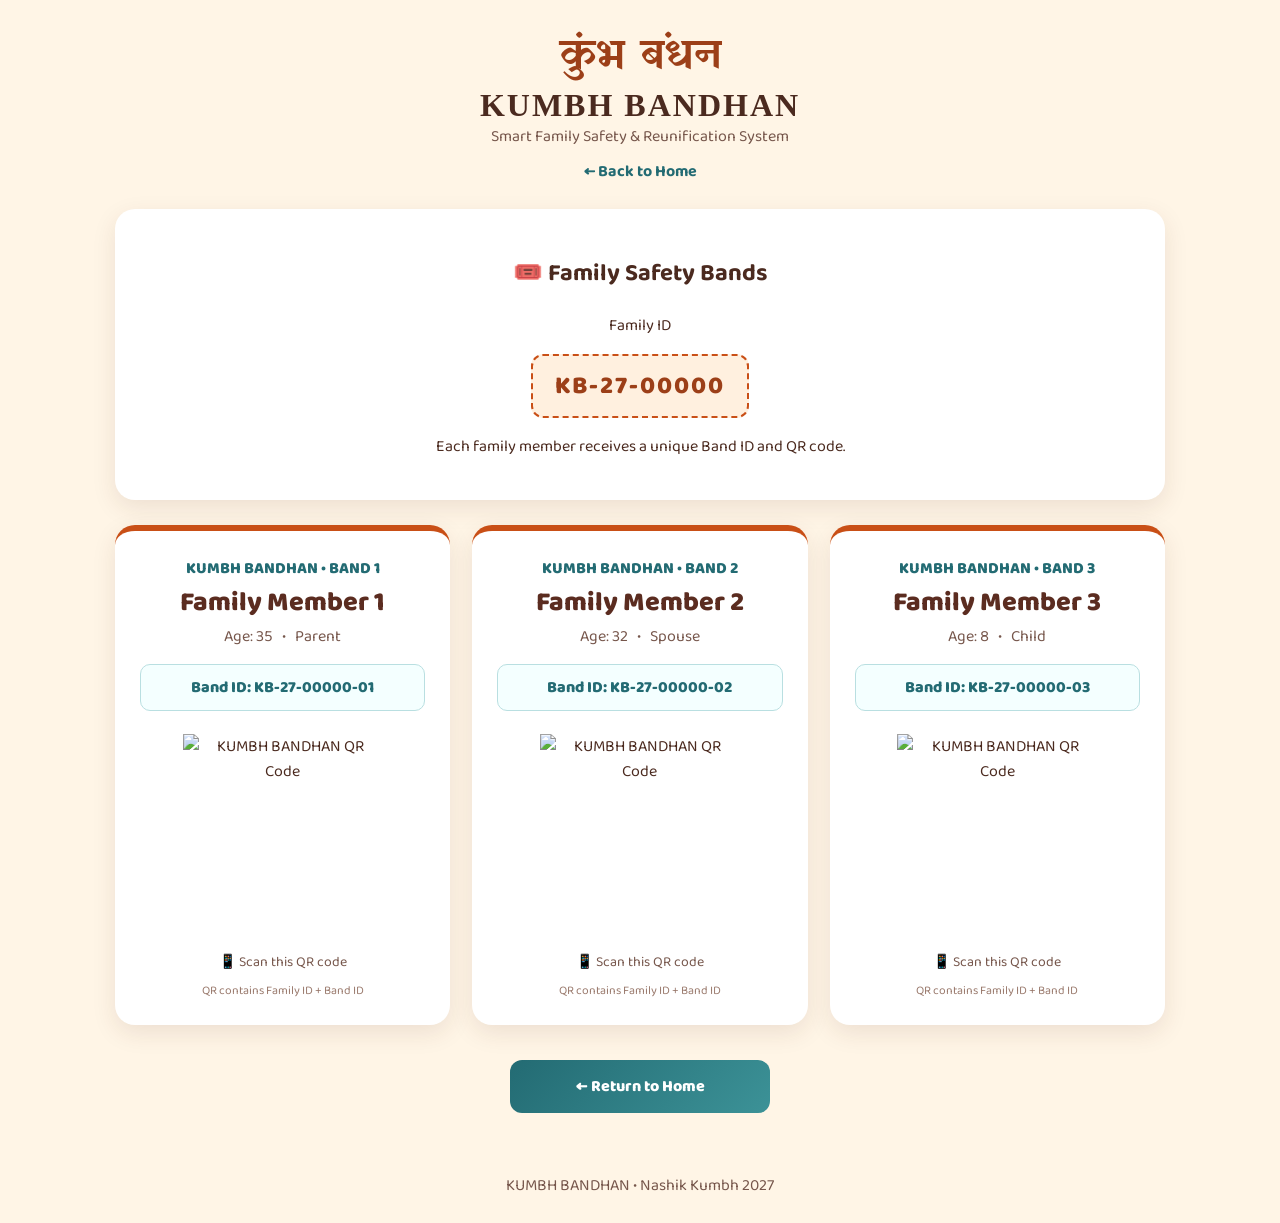
==== bands.html @ 12a612d1 "Add files via upload" ====
<!DOCTYPE html>
<html lang="en">

<head>

    <meta charset="UTF-8">

    <meta
        name="viewport"
        content="width=device-width, initial-scale=1.0"
    >

    <title>KUMBH BANDHAN - Safety Bands</title>

    <link
        href="https://fonts.googleapis.com/css2?family=Baloo+2:wght@400;500;600;700;800&family=Yatra+One&display=swap"
        rel="stylesheet"
    >


    <style>

        * {
            box-sizing: border-box;
        }

        body {
            margin: 0;
            background: #fff5e6;
            color: #4b2a1f;
            font-family: "Baloo 2", sans-serif;
        }

        header {
            text-align: center;
            padding: 25px;
        }

        .devanagari-title {
            font-family: "Yatra One", cursive;
            font-size: 42px;
            color: #9c3f18;
        }

        .english-title {
            font-family: Georgia, serif;
            font-size: 32px;
            font-weight: bold;
            letter-spacing: 2px;
        }

        .subtitle {
            color: #76564b;
        }

        .back {
            display: inline-block;
            margin-top: 10px;
            color: #236b73;
            text-decoration: none;
            font-weight: 700;
        }

        .container {
            width: 92%;
            max-width: 1050px;
            margin: auto;
        }

        .family-card {
            background: white;
            border-radius: 20px;
            padding: 25px;
            text-align: center;
            box-shadow: 0 8px 25px rgba(75,42,31,.10);
            margin-bottom: 25px;
        }

        .family-id {
            display: inline-block;
            padding: 10px 22px;
            background: #fff0df;
            border: 2px dashed #c94f16;
            border-radius: 12px;
            color: #9c3f18;
            font-size: 25px;
            font-weight: 800;
            letter-spacing: 2px;
        }

        .bands {
            display: grid;
            grid-template-columns: repeat(
                auto-fit,
                minmax(280px,1fr)
            );
            gap: 22px;
        }

        .band {
            background: white;
            border-radius: 20px;
            padding: 25px;
            text-align: center;
            border-top: 6px solid #c94f16;
            box-shadow: 0 8px 25px rgba(75,42,31,.10);
        }

        .band-number {
            color: #236b73;
            font-weight: 800;
        }

        .member-name {
            font-size: 27px;
            font-weight: 800;
            color: #5b2c20;
        }

        .member-info {
            color: #76564b;
            margin-bottom: 15px;
        }

        .band-id {
            background: #f4ffff;
            border: 1px solid #b9dfe1;
            padding: 10px;
            border-radius: 10px;
            color: #236b73;
            font-weight: 800;
            margin-bottom: 18px;
        }

        .qr {
            width: 210px;
            height: 210px;
            margin: auto;
            display: flex;
            align-items: center;
            justify-content: center;
            background: white;
        }

        .qr img {
            width: 200px;
            height: 200px;
            display: block;
        }

        .scan {
            margin-top: 12px;
            color: #76564b;
            font-size: 14px;
        }

        .note {
            margin-top: 8px;
            font-size: 12px;
            color: #9a7a6d;
        }

        .home {
            display: block;
            width: 260px;
            margin: 35px auto;
            padding: 14px;
            text-align: center;
            text-decoration: none;
            color: white;
            background: linear-gradient(
                135deg,
                #236b73,
                #3c9297
            );
            border-radius: 12px;
            font-weight: 800;
        }

        footer {
            text-align: center;
            padding: 25px;
            color: #76564b;
        }

    </style>

</head>


<body>


<header>

    <div class="devanagari-title">
        कुंभ बंधन
    </div>

    <div class="english-title">
        KUMBH BANDHAN
    </div>

    <div class="subtitle">
        Smart Family Safety & Reunification System
    </div>

    <a
        class="back"
        href="index.html"
    >
        ← Back to Home
    </a>

</header>


<main class="container">


    <section class="family-card">

        <h2>
            🎟️ Family Safety Bands
        </h2>

        <p>
            Family ID
        </p>

        <div
            class="family-id"
            id="familyId"
        >
            Loading...
        </div>

        <p>
            Each family member receives a unique
            Band ID and QR code.
        </p>

    </section>


    <section
        class="bands"
        id="bandsContainer"
    ></section>


    <a
        class="home"
        href="index.html"
    >
        ← Return to Home
    </a>


</main>


<footer>

    KUMBH BANDHAN • Nashik Kumbh 2027

</footer>


<script>


const familyId =
    localStorage.getItem("familyId") ||
    "KB-27-00000";


document.getElementById(
    "familyId"
).textContent = familyId;


let members = [];


try {

    members =
        JSON.parse(
            localStorage.getItem("familyMembers") || "[]"
        );

} catch {

    members = [];

}


// DEMO DATA

if (members.length === 0) {

    members = [

        {
            name: "Family Member 1",
            age: "35",
            relation: "Parent"
        },

        {
            name: "Family Member 2",
            age: "32",
            relation: "Spouse"
        },

        {
            name: "Family Member 3",
            age: "8",
            relation: "Child"
        }

    ];

}


const container =
    document.getElementById("bandsContainer");


members.forEach(function(member,index) {


    const bandId =
        familyId +
        "-" +
        String(index + 1).padStart(2,"0");


    /*
        THIS IS THE INFORMATION
        STORED INSIDE THE QR CODE.

        At the current prototype stage,
        it contains readable identification data.
    */

    const qrData =
        "KUMBH BANDHAN\n" +
        "Family ID: " + familyId + "\n" +
        "Band ID: " + bandId + "\n" +
        "Member: " + member.name;


    /*
        ONLINE QR IMAGE GENERATOR
    */

    const qrURL =
        "https://api.qrserver.com/v1/create-qr-code/" +
        "?size=200x200&data=" +
        encodeURIComponent(qrData);


    const card =
        document.createElement("div");


    card.className = "band";


    card.innerHTML = `

        <div class="band-number">
            KUMBH BANDHAN • BAND ${index + 1}
        </div>


        <div class="member-name">
            ${member.name}
        </div>


        <div class="member-info">

            Age: ${member.age || "—"}

            &nbsp; • &nbsp;

            ${member.relation || "Family Member"}

        </div>


        <div class="band-id">

            Band ID: ${bandId}

        </div>


        <div class="qr">

            <img
                src="${qrURL}"
                alt="KUMBH BANDHAN QR Code"
            >

        </div>


        <div class="scan">

            📱 Scan this QR code

        </div>


        <div class="note">

            QR contains Family ID + Band ID

        </div>

    `;


    container.appendChild(card);

});


</script>


</body>

</html>
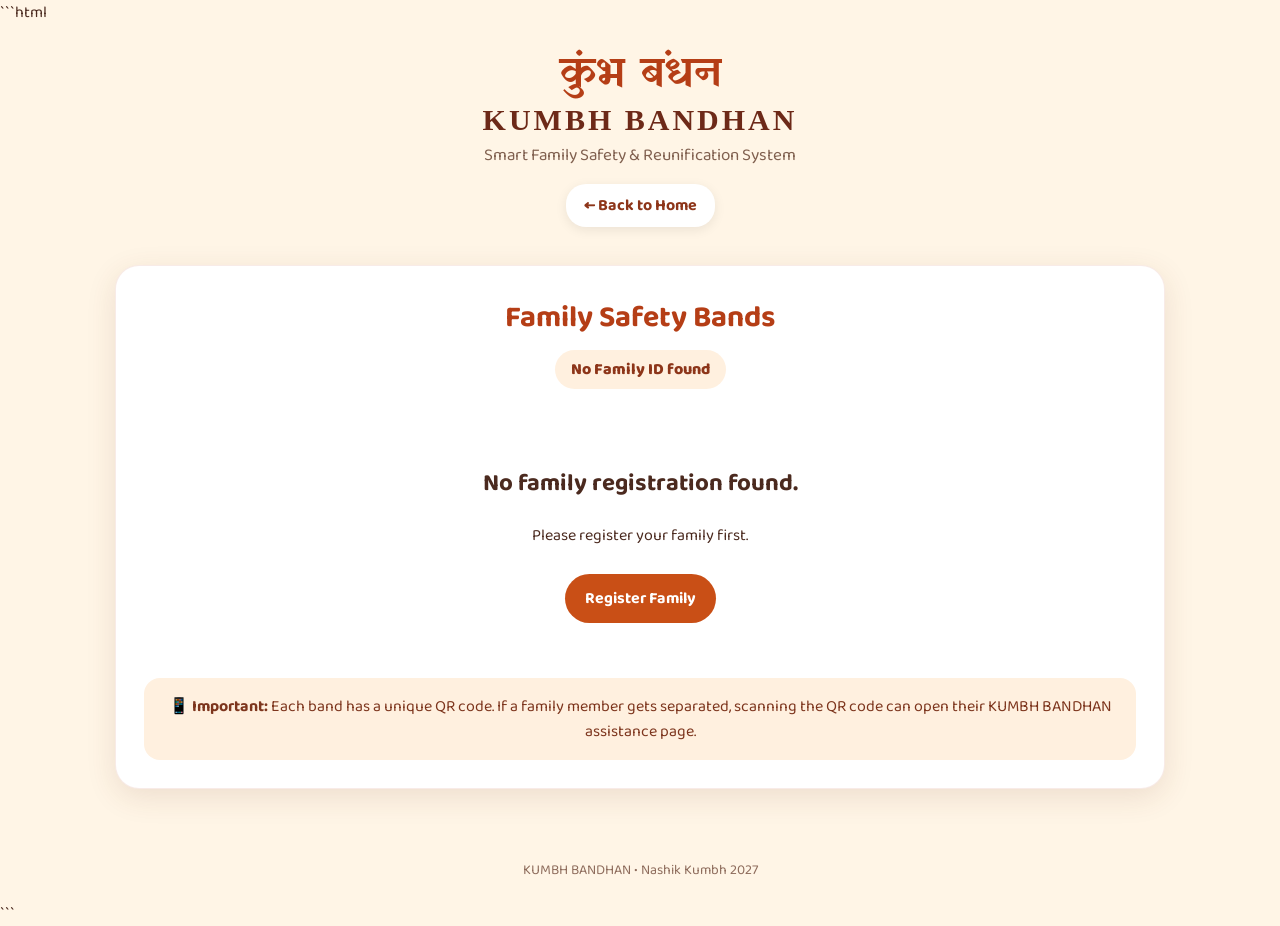
==== commit 8214fe64: "Add files via upload" ====
--- a/bands.html
+++ b/bands.html
@@ -1,201 +1,206 @@
+```html
 <!DOCTYPE html>
 <html lang="en">
-
 <head>
-
     <meta charset="UTF-8">
-
-    <meta
-        name="viewport"
-        content="width=device-width, initial-scale=1.0"
-    >
-
-    <title>KUMBH BANDHAN - Safety Bands</title>
+    <meta name="viewport" content="width=device-width, initial-scale=1.0">
+
+    <title>KUMBH BANDHAN - Family Bands</title>
+
+    <link rel="preconnect" href="https://fonts.googleapis.com">
+    <link rel="preconnect" href="https://fonts.gstatic.com" crossorigin>
 
     <link
         href="https://fonts.googleapis.com/css2?family=Baloo+2:wght@400;500;600;700;800&family=Yatra+One&display=swap"
         rel="stylesheet"
     >
 
-
     <style>
-
         * {
             box-sizing: border-box;
         }
 
         body {
             margin: 0;
+            min-height: 100vh;
             background: #fff5e6;
+            font-family: "Baloo 2", sans-serif;
             color: #4b2a1f;
-            font-family: "Baloo 2", sans-serif;
         }
 
         header {
             text-align: center;
-            padding: 25px;
+            padding: 28px 20px 18px;
         }
 
         .devanagari-title {
             font-family: "Yatra One", cursive;
             font-size: 42px;
-            color: #9c3f18;
+            color: #b53e16;
+            line-height: 1;
         }
 
         .english-title {
+            margin-top: 8px;
             font-family: Georgia, serif;
-            font-size: 32px;
+            font-size: 30px;
             font-weight: bold;
-            letter-spacing: 2px;
+            letter-spacing: 3px;
+            color: #6d2918;
         }
 
         .subtitle {
-            color: #76564b;
-        }
-
-        .back {
+            margin-top: 5px;
+            font-size: 17px;
+            color: #80604f;
+        }
+
+        .back-button {
             display: inline-block;
-            margin-top: 10px;
-            color: #236b73;
+            margin-top: 15px;
+            padding: 9px 18px;
+            border-radius: 20px;
+            background: white;
+            color: #8d3519;
             text-decoration: none;
             font-weight: 700;
-        }
-
-        .container {
-            width: 92%;
-            max-width: 1050px;
-            margin: auto;
+            box-shadow: 0 3px 12px rgba(0,0,0,0.08);
+        }
+
+        main {
+            width: min(1050px, 92%);
+            margin: 20px auto 50px;
         }
 
         .family-card {
             background: white;
-            border-radius: 20px;
-            padding: 25px;
+            border-radius: 24px;
+            padding: 28px;
+            box-shadow: 0 8px 30px rgba(105, 54, 30, 0.12);
+            border: 1px solid rgba(181, 62, 22, 0.1);
+        }
+
+        .family-heading {
             text-align: center;
-            box-shadow: 0 8px 25px rgba(75,42,31,.10);
             margin-bottom: 25px;
+        }
+
+        .family-heading h1 {
+            margin: 0;
+            color: #b53e16;
+            font-size: 30px;
         }
 
         .family-id {
             display: inline-block;
-            padding: 10px 22px;
+            margin-top: 8px;
+            padding: 7px 16px;
             background: #fff0df;
-            border: 2px dashed #c94f16;
-            border-radius: 12px;
-            color: #9c3f18;
-            font-size: 25px;
+            border-radius: 20px;
             font-weight: 800;
-            letter-spacing: 2px;
-        }
-
-        .bands {
+            color: #8d3519;
+        }
+
+        .bands-grid {
             display: grid;
-            grid-template-columns: repeat(
-                auto-fit,
-                minmax(280px,1fr)
-            );
+            grid-template-columns: repeat(auto-fit, minmax(260px, 1fr));
             gap: 22px;
         }
 
-        .band {
+        .band-card {
+            border-radius: 20px;
+            padding: 22px;
+            background: #fffaf4;
+            border: 1px solid #f0d8c3;
+            text-align: center;
+        }
+
+        .band-card h2 {
+            margin: 0 0 5px;
+            color: #6d2918;
+            font-size: 23px;
+        }
+
+        .band-id {
+            font-weight: 800;
+            color: #b53e16;
+            margin-bottom: 12px;
+        }
+
+        .member-info {
+            text-align: left;
             background: white;
-            border-radius: 20px;
-            padding: 25px;
-            text-align: center;
-            border-top: 6px solid #c94f16;
-            box-shadow: 0 8px 25px rgba(75,42,31,.10);
-        }
-
-        .band-number {
-            color: #236b73;
-            font-weight: 800;
-        }
-
-        .member-name {
-            font-size: 27px;
-            font-weight: 800;
-            color: #5b2c20;
-        }
-
-        .member-info {
-            color: #76564b;
-            margin-bottom: 15px;
-        }
-
-        .band-id {
-            background: #f4ffff;
-            border: 1px solid #b9dfe1;
-            padding: 10px;
-            border-radius: 10px;
-            color: #236b73;
-            font-weight: 800;
-            margin-bottom: 18px;
-        }
-
-        .qr {
-            width: 210px;
-            height: 210px;
-            margin: auto;
-            display: flex;
-            align-items: center;
-            justify-content: center;
+            padding: 12px 15px;
+            border-radius: 14px;
+            margin-bottom: 16px;
+        }
+
+        .member-info div {
+            margin: 4px 0;
+        }
+
+        .qr-box {
             background: white;
-        }
-
-        .qr img {
+            padding: 14px;
+            border-radius: 16px;
+            display: inline-block;
+            box-shadow: 0 3px 15px rgba(0,0,0,0.08);
+        }
+
+        .qr-box img {
             width: 200px;
             height: 200px;
             display: block;
         }
 
-        .scan {
+        .scan-text {
             margin-top: 12px;
-            color: #76564b;
             font-size: 14px;
-        }
-
-        .note {
-            margin-top: 8px;
-            font-size: 12px;
-            color: #9a7a6d;
-        }
-
-        .home {
-            display: block;
-            width: 260px;
-            margin: 35px auto;
-            padding: 14px;
+            color: #80604f;
+            line-height: 1.4;
+        }
+
+        .important {
+            margin-top: 25px;
+            padding: 16px 20px;
+            background: #fff0df;
+            border-radius: 16px;
             text-align: center;
-            text-decoration: none;
-            color: white;
-            background: linear-gradient(
-                135deg,
-                #236b73,
-                #3c9297
-            );
-            border-radius: 12px;
-            font-weight: 800;
+            color: #7d351d;
         }
 
         footer {
             text-align: center;
-            padding: 25px;
-            color: #76564b;
-        }
-
+            padding: 20px;
+            color: #8d6b5b;
+            font-size: 14px;
+        }
+
+        @media (max-width: 600px) {
+            .devanagari-title {
+                font-size: 34px;
+            }
+
+            .english-title {
+                font-size: 24px;
+            }
+
+            .family-card {
+                padding: 18px;
+            }
+
+            .qr-box img {
+                width: 180px;
+                height: 180px;
+            }
+        }
     </style>
-
 </head>
 
-
 <body>
 
-
 <header>
-
-    <div class="devanagari-title">
-        कुंभ बंधन
-    </div>
+    <div class="devanagari-title">कुंभ बंधन</div>
 
     <div class="english-title">
         KUMBH BANDHAN
@@ -205,236 +210,230 @@
         Smart Family Safety & Reunification System
     </div>
 
-    <a
-        class="back"
-        href="index.html"
-    >
+    <a href="index.html" class="back-button">
         ← Back to Home
     </a>
-
 </header>
 
 
-<main class="container">
-
-
-    <section class="family-card">
-
-        <h2>
-            🎟️ Family Safety Bands
-        </h2>
-
-        <p>
-            Family ID
-        </p>
-
-        <div
-            class="family-id"
-            id="familyId"
-        >
-            Loading...
+<main>
+
+    <div class="family-card">
+
+        <div class="family-heading">
+            <h1>Family Safety Bands</h1>
+
+            <div class="family-id" id="familyIdDisplay">
+                Family ID
+            </div>
         </div>
 
-        <p>
-            Each family member receives a unique
-            Band ID and QR code.
-        </p>
-
-    </section>
-
-
-    <section
-        class="bands"
-        id="bandsContainer"
-    ></section>
-
-
-    <a
-        class="home"
-        href="index.html"
-    >
-        ← Return to Home
-    </a>
-
+
+        <div class="bands-grid" id="bandsContainer">
+        </div>
+
+
+        <div class="important">
+            📱 <strong>Important:</strong>
+            Each band has a unique QR code.
+            If a family member gets separated, scanning the QR code can open their KUMBH BANDHAN assistance page.
+        </div>
+
+    </div>
 
 </main>
 
 
 <footer>
-
     KUMBH BANDHAN • Nashik Kumbh 2027
-
 </footer>
 
 
 <script>
 
-
-const familyId =
-    localStorage.getItem("familyId") ||
-    "KB-27-00000";
-
-
-document.getElementById(
-    "familyId"
-).textContent = familyId;
-
-
-let members = [];
-
-
-try {
-
-    members =
-        JSON.parse(
-            localStorage.getItem("familyMembers") || "[]"
-        );
-
-} catch {
-
-    members = [];
-
-}
-
-
-// DEMO DATA
-
-if (members.length === 0) {
-
-    members = [
-
-        {
-            name: "Family Member 1",
-            age: "35",
-            relation: "Parent"
-        },
-
-        {
-            name: "Family Member 2",
-            age: "32",
-            relation: "Spouse"
-        },
-
-        {
-            name: "Family Member 3",
-            age: "8",
-            relation: "Child"
-        }
-
-    ];
-
-}
-
-
-const container =
-    document.getElementById("bandsContainer");
-
-
-members.forEach(function(member,index) {
-
-
-    const bandId =
-        familyId +
-        "-" +
-        String(index + 1).padStart(2,"0");
+    // Get registered family information
+    const familyId = localStorage.getItem("familyId");
+
+    const familyMembersText =
+        localStorage.getItem("familyMembers");
+
+    const familyMembers =
+        familyMembersText
+            ? JSON.parse(familyMembersText)
+            : [];
+
+
+    // Show Family ID
+    document.getElementById("familyIdDisplay").textContent =
+        familyId || "No Family ID found";
+
+
+    const container =
+        document.getElementById("bandsContainer");
+
+
+    // If registration information is missing
+    if (!familyId || familyMembers.length === 0) {
+
+        container.innerHTML = `
+            <div style="
+                grid-column: 1 / -1;
+                text-align:center;
+                padding:30px;
+            ">
+                <h2>No family registration found.</h2>
+
+                <p>
+                    Please register your family first.
+                </p>
+
+                <a
+                    href="register.html"
+                    style="
+                        display:inline-block;
+                        margin-top:10px;
+                        padding:12px 20px;
+                        background:#c94f16;
+                        color:white;
+                        text-decoration:none;
+                        border-radius:25px;
+                        font-weight:bold;
+                    "
+                >
+                    Register Family
+                </a>
+            </div>
+        `;
+
+    } else {
+
+
+        // Create one band for every family member
+        familyMembers.forEach((member, index) => {
+
+            // Unique Band ID
+            const bandId =
+                familyId + "-" +
+                String(index + 1).padStart(2, "0");
+
+
+            /*
+             * IMPORTANT:
+             *
+             * The QR code now contains a REAL WEB URL.
+             *
+             * Example:
+             *
+             * https://romi476300.github.io/kumbh-bandhan/member.html
+             * ?family=KB-27-12345
+             * &band=KB-27-12345-01
+             * &member=Rahul
+             *
+             * When scanned by a phone, it opens member.html.
+             */
+
+            const memberPageURL =
+                window.location.origin +
+                window.location.pathname.replace(
+                    "bands.html",
+                    "member.html"
+                ) +
+                "?family=" +
+                encodeURIComponent(familyId) +
+                "&band=" +
+                encodeURIComponent(bandId) +
+                "&member=" +
+                encodeURIComponent(member.name);
+
+
+            // QR Server generates the actual QR image
+            const qrURL =
+                "https://api.qrserver.com/v1/create-qr-code/" +
+                "?size=200x200" +
+                "&data=" +
+                encodeURIComponent(memberPageURL);
+
+
+            // Create band card
+            const card =
+                document.createElement("div");
+
+            card.className = "band-card";
+
+
+            card.innerHTML = `
+
+                <h2>
+                    ${escapeHTML(member.name)}
+                </h2>
+
+                <div class="band-id">
+                    Band ID: ${escapeHTML(bandId)}
+                </div>
+
+
+                <div class="member-info">
+
+                    <div>
+                        <strong>Age:</strong>
+                        ${escapeHTML(member.age || "Not provided")}
+                    </div>
+
+                    <div>
+                        <strong>Relationship:</strong>
+                        ${escapeHTML(member.relationship || "Family Member")}
+                    </div>
+
+                </div>
+
+
+                <div class="qr-box">
+
+                    <img
+                        src="${qrURL}"
+                        alt="QR Code for ${escapeHTML(member.name)}"
+                    >
+
+                </div>
+
+
+                <div class="scan-text">
+
+                    Scan this QR code with a phone camera
+                    to open the member's KUMBH BANDHAN
+                    safety and assistance page.
+
+                </div>
+
+            `;
+
+
+            container.appendChild(card);
+
+        });
+
+    }
 
 
     /*
-        THIS IS THE INFORMATION
-        STORED INSIDE THE QR CODE.
-
-        At the current prototype stage,
-        it contains readable identification data.
-    */
-
-    const qrData =
-        "KUMBH BANDHAN\n" +
-        "Family ID: " + familyId + "\n" +
-        "Band ID: " + bandId + "\n" +
-        "Member: " + member.name;
-
-
-    /*
-        ONLINE QR IMAGE GENERATOR
-    */
-
-    const qrURL =
-        "https://api.qrserver.com/v1/create-qr-code/" +
-        "?size=200x200&data=" +
-        encodeURIComponent(qrData);
-
-
-    const card =
-        document.createElement("div");
-
-
-    card.className = "band";
-
-
-    card.innerHTML = `
-
-        <div class="band-number">
-            KUMBH BANDHAN • BAND ${index + 1}
-        </div>
-
-
-        <div class="member-name">
-            ${member.name}
-        </div>
-
-
-        <div class="member-info">
-
-            Age: ${member.age || "—"}
-
-            &nbsp; • &nbsp;
-
-            ${member.relation || "Family Member"}
-
-        </div>
-
-
-        <div class="band-id">
-
-            Band ID: ${bandId}
-
-        </div>
-
-
-        <div class="qr">
-
-            <img
-                src="${qrURL}"
-                alt="KUMBH BANDHAN QR Code"
-            >
-
-        </div>
-
-
-        <div class="scan">
-
-            📱 Scan this QR code
-
-        </div>
-
-
-        <div class="note">
-
-            QR contains Family ID + Band ID
-
-        </div>
-
-    `;
-
-
-    container.appendChild(card);
-
-});
-
+     * Basic HTML escaping
+     * Prevents special characters in names
+     * from breaking the page.
+     */
+
+    function escapeHTML(value) {
+
+        return String(value)
+            .replace(/&/g, "&amp;")
+            .replace(/</g, "&lt;")
+            .replace(/>/g, "&gt;")
+            .replace(/"/g, "&quot;")
+            .replace(/'/g, "&#039;");
+
+    }
 
 </script>
 
-
 </body>
-
-</html>+</html>
+```
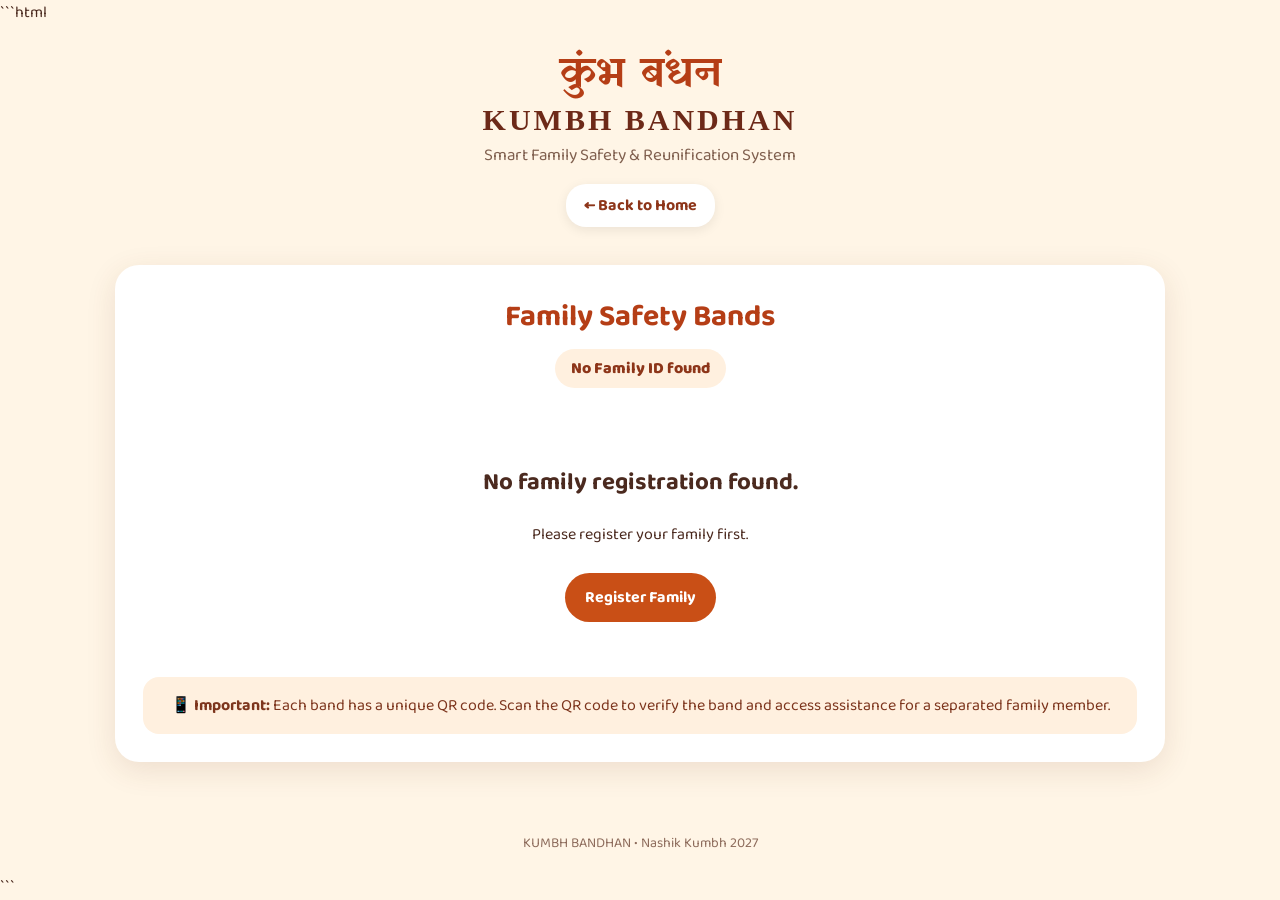
==== commit a9362395: "Add files via upload" ====
--- a/bands.html
+++ b/bands.html
@@ -1,6 +1,7 @@
 ```html
 <!DOCTYPE html>
 <html lang="en">
+
 <head>
     <meta charset="UTF-8">
     <meta name="viewport" content="width=device-width, initial-scale=1.0">
@@ -10,12 +11,11 @@
     <link rel="preconnect" href="https://fonts.googleapis.com">
     <link rel="preconnect" href="https://fonts.gstatic.com" crossorigin>
 
-    <link
-        href="https://fonts.googleapis.com/css2?family=Baloo+2:wght@400;500;600;700;800&family=Yatra+One&display=swap"
-        rel="stylesheet"
-    >
+    <link href="https://fonts.googleapis.com/css2?family=Baloo+2:wght@400;500;600;700;800&family=Yatra+One&display=swap"
+          rel="stylesheet">
 
     <style>
+
         * {
             box-sizing: border-box;
         }
@@ -77,7 +77,6 @@
             border-radius: 24px;
             padding: 28px;
             box-shadow: 0 8px 30px rgba(105, 54, 30, 0.12);
-            border: 1px solid rgba(181, 62, 22, 0.1);
         }
 
         .family-heading {
@@ -177,6 +176,7 @@
         }
 
         @media (max-width: 600px) {
+
             .devanagari-title {
                 font-size: 34px;
             }
@@ -193,14 +193,21 @@
                 width: 180px;
                 height: 180px;
             }
-        }
+
+        }
+
     </style>
 </head>
 
+
 <body>
 
+
 <header>
-    <div class="devanagari-title">कुंभ बंधन</div>
+
+    <div class="devanagari-title">
+        कुंभ बंधन
+    </div>
 
     <div class="english-title">
         KUMBH BANDHAN
@@ -213,30 +220,42 @@
     <a href="index.html" class="back-button">
         ← Back to Home
     </a>
+
 </header>
 
 
+
 <main>
 
     <div class="family-card">
 
         <div class="family-heading">
-            <h1>Family Safety Bands</h1>
-
-            <div class="family-id" id="familyIdDisplay">
+
+            <h1>
+                Family Safety Bands
+            </h1>
+
+            <div class="family-id"
+                 id="familyIdDisplay">
                 Family ID
             </div>
+
         </div>
 
 
-        <div class="bands-grid" id="bandsContainer">
+        <div class="bands-grid"
+             id="bandsContainer">
         </div>
 
 
         <div class="important">
+
             📱 <strong>Important:</strong>
+
             Each band has a unique QR code.
-            If a family member gets separated, scanning the QR code can open their KUMBH BANDHAN assistance page.
+            Scan the QR code to verify the band
+            and access assistance for a separated family member.
+
         </div>
 
     </div>
@@ -244,26 +263,50 @@
 </main>
 
 
+
 <footer>
+
     KUMBH BANDHAN • Nashik Kumbh 2027
+
 </footer>
 
 
+
 <script>
 
-    // Get registered family information
-    const familyId = localStorage.getItem("familyId");
-
-    const familyMembersText =
+
+    /*
+     * Get registration data
+     */
+
+    const familyId =
+        localStorage.getItem("familyId");
+
+    const membersText =
         localStorage.getItem("familyMembers");
 
-    const familyMembers =
-        familyMembersText
-            ? JSON.parse(familyMembersText)
-            : [];
-
-
-    // Show Family ID
+    const zone =
+        localStorage.getItem("zone")
+        || "Panchavati – Ramkund";
+
+
+    let members = [];
+
+
+    try {
+
+        members =
+            membersText
+                ? JSON.parse(membersText)
+                : [];
+
+    } catch (error) {
+
+        members = [];
+
+    }
+
+
     document.getElementById("familyIdDisplay").textContent =
         familyId || "No Family ID found";
 
@@ -272,16 +315,63 @@
         document.getElementById("bandsContainer");
 
 
-    // If registration information is missing
-    if (!familyId || familyMembers.length === 0) {
+
+    /*
+     * Meeting point information
+     */
+
+    const meetingPoints = {
+
+        "Panchavati – Ramkund":
+            "Ramkund Family Assistance Point",
+
+        "Tapovan – Sadhugram":
+            "Tapovan Family Assistance Point",
+
+        "Nashik Central – Trimbak Road Gateway":
+            "Trimbak Road Family Assistance Point",
+
+        "West Nashik – Anandwalli/Chandshi":
+            "West Nashik Family Assistance Point",
+
+        "Trimbakeshwar Core":
+            "Trimbakeshwar Family Assistance Point",
+
+        "Trimbakeshwar Approach – Pegalwadi":
+            "Pegalwadi Family Assistance Point",
+
+        "Girnare – Pahine Approach":
+            "Girnare Family Assistance Point",
+
+        "Transport & Outer Support Ring":
+            "Transport Support Assistance Point"
+
+    };
+
+
+    const meetingPoint =
+        meetingPoints[zone]
+        || "Designated Zone Meeting Point";
+
+
+
+    /*
+     * If registration doesn't exist
+     */
+
+    if (!familyId || members.length === 0) {
 
         container.innerHTML = `
+
             <div style="
-                grid-column: 1 / -1;
+                grid-column:1/-1;
                 text-align:center;
                 padding:30px;
             ">
-                <h2>No family registration found.</h2>
+
+                <h2>
+                    No family registration found.
+                </h2>
 
                 <p>
                     Please register your family first.
@@ -302,63 +392,92 @@
                 >
                     Register Family
                 </a>
+
             </div>
+
         `;
 
-    } else {
-
-
-        // Create one band for every family member
-        familyMembers.forEach((member, index) => {
-
-            // Unique Band ID
+    }
+
+
+    else {
+
+
+        /*
+         * Create one safety band
+         * for every family member.
+         */
+
+        members.forEach((member, index) => {
+
+
             const bandId =
-                familyId + "-" +
+                familyId +
+                "-" +
                 String(index + 1).padStart(2, "0");
 
 
+
             /*
-             * IMPORTANT:
+             * THIS IS THE IMPORTANT PART.
              *
-             * The QR code now contains a REAL WEB URL.
+             * All required information is placed
+             * inside the QR URL.
              *
-             * Example:
-             *
-             * https://romi476300.github.io/kumbh-bandhan/member.html
-             * ?family=KB-27-12345
-             * &band=KB-27-12345-01
-             * &member=Rahul
-             *
-             * When scanned by a phone, it opens member.html.
+             * The phone does NOT need the computer's
+             * localStorage.
              */
 
-            const memberPageURL =
-                window.location.origin +
-                window.location.pathname.replace(
-                    "bands.html",
-                    "member.html"
-                ) +
+            const memberURL =
+                "https://romi476300.github.io/kumbh-bandhan/member.html" +
+
                 "?family=" +
                 encodeURIComponent(familyId) +
+
                 "&band=" +
                 encodeURIComponent(bandId) +
+
                 "&member=" +
-                encodeURIComponent(member.name);
-
-
-            // QR Server generates the actual QR image
+                encodeURIComponent(member.name) +
+
+                "&age=" +
+                encodeURIComponent(member.age || "") +
+
+                "&relationship=" +
+                encodeURIComponent(member.relationship || "") +
+
+                "&zone=" +
+                encodeURIComponent(zone) +
+
+                "&meeting=" +
+                encodeURIComponent(meetingPoint);
+
+
+
+            /*
+             * Generate QR code
+             */
+
             const qrURL =
                 "https://api.qrserver.com/v1/create-qr-code/" +
+
                 "?size=200x200" +
+
                 "&data=" +
-                encodeURIComponent(memberPageURL);
-
-
-            // Create band card
+                encodeURIComponent(memberURL);
+
+
+
+            /*
+             * Create card
+             */
+
             const card =
                 document.createElement("div");
 
-            card.className = "band-card";
+
+            card.className =
+                "band-card";
 
 
             card.innerHTML = `
@@ -376,7 +495,7 @@
 
                     <div>
                         <strong>Age:</strong>
-                        ${escapeHTML(member.age || "Not provided")}
+                        ${escapeHTML(member.age || "—")}
                     </div>
 
                     <div>
@@ -384,6 +503,11 @@
                         ${escapeHTML(member.relationship || "Family Member")}
                     </div>
 
+                    <div>
+                        <strong>Zone:</strong>
+                        ${escapeHTML(zone)}
+                    </div>
+
                 </div>
 
 
@@ -391,7 +515,7 @@
 
                     <img
                         src="${qrURL}"
-                        alt="QR Code for ${escapeHTML(member.name)}"
+                        alt="KUMBH BANDHAN QR Code"
                     >
 
                 </div>
@@ -399,9 +523,9 @@
 
                 <div class="scan-text">
 
-                    Scan this QR code with a phone camera
-                    to open the member's KUMBH BANDHAN
-                    safety and assistance page.
+                    📱 Scan this QR code
+                    to verify the band and
+                    access family assistance.
 
                 </div>
 
@@ -415,25 +539,32 @@
     }
 
 
+
     /*
-     * Basic HTML escaping
-     * Prevents special characters in names
-     * from breaking the page.
+     * Protect the page from special characters
+     * in names and other fields.
      */
 
     function escapeHTML(value) {
 
         return String(value)
+
             .replace(/&/g, "&amp;")
+
             .replace(/</g, "&lt;")
+
             .replace(/>/g, "&gt;")
+
             .replace(/"/g, "&quot;")
+
             .replace(/'/g, "&#039;");
 
     }
 
 </script>
 
+
 </body>
+
 </html>
 ```
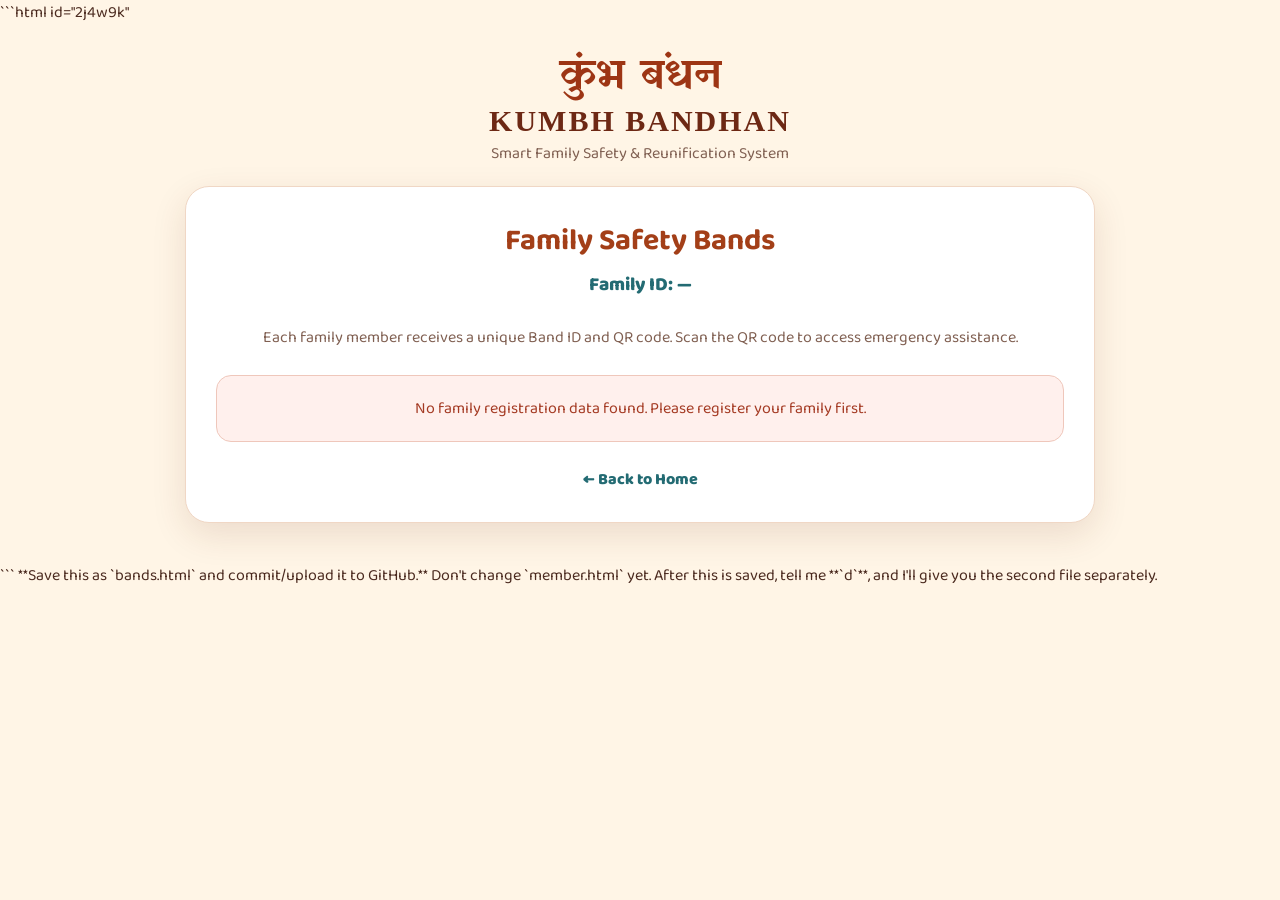
==== commit e8d28bc4: "Add files via upload" ====
--- a/bands.html
+++ b/bands.html
@@ -1,202 +1,223 @@
-```html
+```html id="2j4w9k"
 <!DOCTYPE html>
 <html lang="en">
 
 <head>
+
     <meta charset="UTF-8">
+
     <meta name="viewport" content="width=device-width, initial-scale=1.0">
 
     <title>KUMBH BANDHAN - Family Bands</title>
 
     <link rel="preconnect" href="https://fonts.googleapis.com">
-    <link rel="preconnect" href="https://fonts.gstatic.com" crossorigin>
-
-    <link href="https://fonts.googleapis.com/css2?family=Baloo+2:wght@400;500;600;700;800&family=Yatra+One&display=swap"
-          rel="stylesheet">
+
+    <link
+        href="https://fonts.googleapis.com/css2?family=Baloo+2:wght@400;500;600;700;800&family=Yatra+One&display=swap"
+        rel="stylesheet"
+    >
 
     <style>
 
         * {
             box-sizing: border-box;
+            margin: 0;
+            padding: 0;
         }
 
         body {
-            margin: 0;
+            font-family: "Baloo 2", sans-serif;
+            background: #fff5e6;
+            color: #4b2a1f;
             min-height: 100vh;
-            background: #fff5e6;
-            font-family: "Baloo 2", sans-serif;
-            color: #4b2a1f;
         }
 
         header {
             text-align: center;
-            padding: 28px 20px 18px;
+            padding: 28px 20px 20px;
         }
 
         .devanagari-title {
             font-family: "Yatra One", cursive;
             font-size: 42px;
-            color: #b53e16;
-            line-height: 1;
+            color: #9d3514;
+            line-height: 1.1;
         }
 
         .english-title {
-            margin-top: 8px;
             font-family: Georgia, serif;
             font-size: 30px;
             font-weight: bold;
-            letter-spacing: 3px;
-            color: #6d2918;
+            letter-spacing: 2px;
+            color: #6d2814;
+            margin-top: 5px;
         }
 
         .subtitle {
-            margin-top: 5px;
-            font-size: 17px;
-            color: #80604f;
-        }
-
-        .back-button {
-            display: inline-block;
-            margin-top: 15px;
-            padding: 9px 18px;
-            border-radius: 20px;
-            background: white;
-            color: #8d3519;
-            text-decoration: none;
-            font-weight: 700;
-            box-shadow: 0 3px 12px rgba(0,0,0,0.08);
-        }
-
-        main {
-            width: min(1050px, 92%);
-            margin: 20px auto 50px;
-        }
-
-        .family-card {
+            font-size: 16px;
+            color: #806052;
+            margin-top: 3px;
+        }
+
+        .container {
+            max-width: 950px;
+            margin: 0 auto 40px;
+            padding: 0 20px;
+        }
+
+        .card {
             background: white;
             border-radius: 24px;
-            padding: 28px;
-            box-shadow: 0 8px 30px rgba(105, 54, 30, 0.12);
-        }
-
-        .family-heading {
+            padding: 30px;
+            box-shadow: 0 12px 35px rgba(100,45,20,0.12);
+            border: 1px solid #f0d7c5;
+        }
+
+        .page-title {
             text-align: center;
+            font-size: 30px;
+            color: #a33f18;
+            margin-bottom: 5px;
+        }
+
+        .family-id {
+            text-align: center;
+            font-size: 19px;
+            font-weight: 800;
+            color: #236b73;
             margin-bottom: 25px;
         }
 
-        .family-heading h1 {
-            margin: 0;
-            color: #b53e16;
-            font-size: 30px;
-        }
-
-        .family-id {
-            display: inline-block;
-            margin-top: 8px;
-            padding: 7px 16px;
-            background: #fff0df;
-            border-radius: 20px;
-            font-weight: 800;
-            color: #8d3519;
+        .description {
+            text-align: center;
+            color: #806052;
+            margin-bottom: 25px;
         }
 
         .bands-grid {
             display: grid;
-            grid-template-columns: repeat(auto-fit, minmax(260px, 1fr));
-            gap: 22px;
+            grid-template-columns: repeat(3, 1fr);
+            gap: 20px;
         }
 
         .band-card {
-            border-radius: 20px;
-            padding: 22px;
-            background: #fffaf4;
-            border: 1px solid #f0d8c3;
+            background: #fffaf6;
+            border: 1px solid #ead5c7;
+            border-radius: 18px;
+            padding: 20px;
             text-align: center;
         }
 
-        .band-card h2 {
-            margin: 0 0 5px;
-            color: #6d2918;
-            font-size: 23px;
+        .band-number {
+            font-size: 14px;
+            color: #8c7063;
+            font-weight: 700;
+        }
+
+        .member-name {
+            font-size: 22px;
+            font-weight: 800;
+            color: #8f3517;
+            margin-top: 4px;
+            word-break: break-word;
         }
 
         .band-id {
+            margin-top: 6px;
+            color: #236b73;
             font-weight: 800;
-            color: #b53e16;
-            margin-bottom: 12px;
-        }
-
-        .member-info {
-            text-align: left;
+            font-size: 15px;
+        }
+
+        .member-details {
+            margin-top: 8px;
+            color: #6e5a50;
+            font-size: 14px;
+        }
+
+        .qr-box {
+            margin: 18px auto;
+            width: 210px;
+            min-height: 210px;
+            display: flex;
+            align-items: center;
+            justify-content: center;
             background: white;
-            padding: 12px 15px;
-            border-radius: 14px;
-            margin-bottom: 16px;
-        }
-
-        .member-info div {
-            margin: 4px 0;
-        }
-
-        .qr-box {
-            background: white;
-            padding: 14px;
-            border-radius: 16px;
-            display: inline-block;
-            box-shadow: 0 3px 15px rgba(0,0,0,0.08);
+            border: 8px solid white;
+            box-shadow: 0 3px 12px rgba(0,0,0,0.12);
         }
 
         .qr-box img {
-            width: 200px;
-            height: 200px;
             display: block;
+            width: 194px;
+            height: 194px;
         }
 
         .scan-text {
-            margin-top: 12px;
+            font-size: 13px;
+            color: #806052;
+            line-height: 1.4;
+        }
+
+        .zone {
+            margin-top: 10px;
+            padding: 8px;
+            border-radius: 10px;
+            background: #eef7f7;
+            color: #236b73;
+            font-weight: 700;
             font-size: 14px;
-            color: #80604f;
-            line-height: 1.4;
-        }
-
-        .important {
-            margin-top: 25px;
-            padding: 16px 20px;
-            background: #fff0df;
-            border-radius: 16px;
+        }
+
+        .back-home {
+            display: block;
+            width: fit-content;
+            margin: 25px auto 0;
+            text-decoration: none;
+            color: #236b73;
+            font-weight: 800;
+        }
+
+        .error {
             text-align: center;
-            color: #7d351d;
-        }
-
-        footer {
-            text-align: center;
+            background: #fff0ed;
+            border: 1px solid #efc7bb;
             padding: 20px;
-            color: #8d6b5b;
-            font-size: 14px;
-        }
-
-        @media (max-width: 600px) {
+            border-radius: 15px;
+            color: #a43a23;
+            display: none;
+        }
+
+        @media (max-width: 800px) {
+
+            .bands-grid {
+                grid-template-columns: 1fr 1fr;
+            }
+
+        }
+
+        @media (max-width: 550px) {
+
+            .bands-grid {
+                grid-template-columns: 1fr;
+            }
+
+            .card {
+                padding: 20px;
+            }
 
             .devanagari-title {
-                font-size: 34px;
+                font-size: 35px;
             }
 
             .english-title {
                 font-size: 24px;
             }
 
-            .family-card {
-                padding: 18px;
-            }
-
-            .qr-box img {
-                width: 180px;
-                height: 180px;
-            }
-
         }
 
     </style>
+
 </head>
 
 
@@ -217,73 +238,78 @@
         Smart Family Safety & Reunification System
     </div>
 
-    <a href="index.html" class="back-button">
-        ← Back to Home
-    </a>
-
 </header>
 
 
-
-<main>
-
-    <div class="family-card">
-
-        <div class="family-heading">
-
-            <h1>
-                Family Safety Bands
-            </h1>
-
-            <div class="family-id"
-                 id="familyIdDisplay">
-                Family ID
-            </div>
-
+<div class="container">
+
+    <div class="card">
+
+        <h1 class="page-title">
+            Family Safety Bands
+        </h1>
+
+        <div
+            class="family-id"
+            id="familyId"
+        >
+            Family ID: —
         </div>
 
-
-        <div class="bands-grid"
-             id="bandsContainer">
+        <p class="description">
+            Each family member receives a unique Band ID and QR code.
+            Scan the QR code to access emergency assistance.
+        </p>
+
+
+        <div
+            class="error"
+            id="errorMessage"
+        >
+            No family registration data found.
+            Please register your family first.
         </div>
 
 
-        <div class="important">
-
-            📱 <strong>Important:</strong>
-
-            Each band has a unique QR code.
-            Scan the QR code to verify the band
-            and access assistance for a separated family member.
-
+        <div
+            class="bands-grid"
+            id="bandsGrid"
+        >
         </div>
 
+
+        <a
+            href="index.html"
+            class="back-home"
+        >
+            ← Back to Home
+        </a>
+
     </div>
 
-</main>
-
-
-
-<footer>
-
-    KUMBH BANDHAN • Nashik Kumbh 2027
-
-</footer>
-
+</div>
 
 
 <script>
 
 
     /*
-     * Get registration data
+     * FAMILY DATA
      */
 
     const familyId =
         localStorage.getItem("familyId");
 
-    const membersText =
-        localStorage.getItem("familyMembers");
+
+    const contactName =
+        localStorage.getItem("contactName")
+        || "Family Contact";
+
+
+    const mobile =
+        localStorage.getItem("mobile")
+        || "";
+
 
     const zone =
         localStorage.getItem("zone")
@@ -295,10 +321,9 @@
 
     try {
 
-        members =
-            membersText
-                ? JSON.parse(membersText)
-                : [];
+        members = JSON.parse(
+            localStorage.getItem("familyMembers")
+        ) || [];
 
     } catch (error) {
 
@@ -307,17 +332,8 @@
     }
 
 
-    document.getElementById("familyIdDisplay").textContent =
-        familyId || "No Family ID found";
-
-
-    const container =
-        document.getElementById("bandsContainer");
-
-
-
     /*
-     * Meeting point information
+     * ZONE → MEETING POINT
      */
 
     const meetingPoints = {
@@ -331,8 +347,8 @@
         "Nashik Central – Trimbak Road Gateway":
             "Trimbak Road Family Assistance Point",
 
-        "West Nashik – Anandwalli/Chandshi":
-            "West Nashik Family Assistance Point",
+        "West Nashik – Anandwalli / Chandshi":
+            "Anandwalli Family Assistance Point",
 
         "Trimbakeshwar Core":
             "Trimbakeshwar Family Assistance Point",
@@ -354,212 +370,194 @@
         || "Designated Zone Meeting Point";
 
 
-
     /*
-     * If registration doesn't exist
+     * SHOW FAMILY ID
      */
 
-    if (!familyId || members.length === 0) {
-
-        container.innerHTML = `
-
-            <div style="
-                grid-column:1/-1;
-                text-align:center;
-                padding:30px;
-            ">
-
-                <h2>
-                    No family registration found.
-                </h2>
-
-                <p>
-                    Please register your family first.
-                </p>
-
-                <a
-                    href="register.html"
-                    style="
-                        display:inline-block;
-                        margin-top:10px;
-                        padding:12px 20px;
-                        background:#c94f16;
-                        color:white;
-                        text-decoration:none;
-                        border-radius:25px;
-                        font-weight:bold;
-                    "
-                >
-                    Register Family
-                </a>
-
-            </div>
-
-        `;
+    if (familyId) {
+
+        document.getElementById(
+            "familyId"
+        ).textContent =
+            "Family ID: " + familyId;
 
     }
 
 
-    else {
+    /*
+     * CHECK DATA
+     */
+
+    if (
+        !familyId ||
+        members.length === 0
+    ) {
+
+        document.getElementById(
+            "errorMessage"
+        ).style.display = "block";
+
+    } else {
+
+
+        const grid =
+            document.getElementById(
+                "bandsGrid"
+            );
 
 
         /*
-         * Create one safety band
-         * for every family member.
+         * CREATE ONE BAND FOR EACH MEMBER
          */
 
-        members.forEach((member, index) => {
-
-
-            const bandId =
-                familyId +
-                "-" +
-                String(index + 1).padStart(2, "0");
-
-
-
-            /*
-             * THIS IS THE IMPORTANT PART.
-             *
-             * All required information is placed
-             * inside the QR URL.
-             *
-             * The phone does NOT need the computer's
-             * localStorage.
-             */
-
-            const memberURL =
-                "https://romi476300.github.io/kumbh-bandhan/member.html" +
-
-                "?family=" +
-                encodeURIComponent(familyId) +
-
-                "&band=" +
-                encodeURIComponent(bandId) +
-
-                "&member=" +
-                encodeURIComponent(member.name) +
-
-                "&age=" +
-                encodeURIComponent(member.age || "") +
-
-                "&relationship=" +
-                encodeURIComponent(member.relationship || "") +
-
-                "&zone=" +
-                encodeURIComponent(zone) +
-
-                "&meeting=" +
-                encodeURIComponent(meetingPoint);
-
-
-
-            /*
-             * Generate QR code
-             */
-
-            const qrURL =
-                "https://api.qrserver.com/v1/create-qr-code/" +
-
-                "?size=200x200" +
-
-                "&data=" +
-                encodeURIComponent(memberURL);
-
-
-
-            /*
-             * Create card
-             */
-
-            const card =
-                document.createElement("div");
-
-
-            card.className =
-                "band-card";
-
-
-            card.innerHTML = `
-
-                <h2>
-                    ${escapeHTML(member.name)}
-                </h2>
-
-                <div class="band-id">
-                    Band ID: ${escapeHTML(bandId)}
-                </div>
-
-
-                <div class="member-info">
-
-                    <div>
-                        <strong>Age:</strong>
-                        ${escapeHTML(member.age || "—")}
-                    </div>
-
-                    <div>
-                        <strong>Relationship:</strong>
-                        ${escapeHTML(member.relationship || "Family Member")}
-                    </div>
-
-                    <div>
-                        <strong>Zone:</strong>
-                        ${escapeHTML(zone)}
-                    </div>
-
-                </div>
-
-
-                <div class="qr-box">
-
-                    <img
-                        src="${qrURL}"
-                        alt="KUMBH BANDHAN QR Code"
-                    >
-
-                </div>
-
-
-                <div class="scan-text">
-
-                    📱 Scan this QR code
-                    to verify the band and
-                    access family assistance.
-
-                </div>
-
-            `;
-
-
-            container.appendChild(card);
-
-        });
+        members.forEach(
+            function(member, index) {
+
+
+                const bandId =
+                    familyId +
+                    "-" +
+                    String(index + 1).padStart(2, "0");
+
+
+                /*
+                 * QR → ONLINE MEMBER PAGE
+                 *
+                 * The registered mobile number
+                 * is included for the Call Parent feature.
+                 */
+
+                const memberURL =
+                    "https://romi476300.github.io/kumbh-bandhan/member.html" +
+
+                    "?family=" +
+                    encodeURIComponent(familyId) +
+
+                    "&band=" +
+                    encodeURIComponent(bandId) +
+
+                    "&member=" +
+                    encodeURIComponent(member.name) +
+
+                    "&age=" +
+                    encodeURIComponent(member.age || "") +
+
+                    "&relationship=" +
+                    encodeURIComponent(
+                        member.relationship || ""
+                    ) +
+
+                    "&zone=" +
+                    encodeURIComponent(zone) +
+
+                    "&meeting=" +
+                    encodeURIComponent(meetingPoint) +
+
+                    "&parent=" +
+                    encodeURIComponent(mobile) +
+
+                    "&contact=" +
+                    encodeURIComponent(contactName);
+
+
+                /*
+                 * QR CODE
+                 */
+
+                const qrURL =
+                    "https://api.qrserver.com/v1/create-qr-code/" +
+
+                    "?size=200x200" +
+
+                    "&data=" +
+                    encodeURIComponent(memberURL);
+
+
+                /*
+                 * CREATE BAND CARD
+                 */
+
+                const card =
+                    document.createElement("div");
+
+
+                card.className =
+                    "band-card";
+
+
+                card.innerHTML = `
+
+                    <div class="band-number">
+                        KUMBH BANDHAN SAFETY BAND
+                    </div>
+
+                    <div class="member-name">
+                        ${escapeHTML(member.name)}
+                    </div>
+
+                    <div class="band-id">
+                        ${escapeHTML(bandId)}
+                    </div>
+
+                    <div class="member-details">
+                        Age:
+                        ${escapeHTML(
+                            String(member.age || "—")
+                        )}
+
+                        <br>
+
+                        Relationship:
+                        ${escapeHTML(
+                            member.relationship ||
+                            "Family Member"
+                        )}
+                    </div>
+
+                    <div class="qr-box">
+
+                        <img
+                            src="${qrURL}"
+                            alt="QR code for ${escapeHTML(member.name)}"
+                        >
+
+                    </div>
+
+                    <div class="scan-text">
+                        Scan to verify this family member
+                        and access emergency assistance.
+                    </div>
+
+                    <div class="zone">
+                        📍 ${escapeHTML(zone)}
+                    </div>
+
+                `;
+
+
+                grid.appendChild(card);
+
+            }
+        );
 
     }
 
 
-
     /*
-     * Protect the page from special characters
-     * in names and other fields.
+     * BASIC HTML ESCAPING
      */
 
     function escapeHTML(value) {
 
-        return String(value)
-
+        return value
             .replace(/&/g, "&amp;")
-
             .replace(/</g, "&lt;")
-
             .replace(/>/g, "&gt;")
-
             .replace(/"/g, "&quot;")
-
             .replace(/'/g, "&#039;");
 
     }
+
 
 </script>
 
@@ -568,3 +566,7 @@
 
 </html>
 ```
+
+**Save this as `bands.html` and commit/upload it to GitHub.**
+
+Don't change `member.html` yet. After this is saved, tell me **`d`**, and I'll give you the second file separately.
